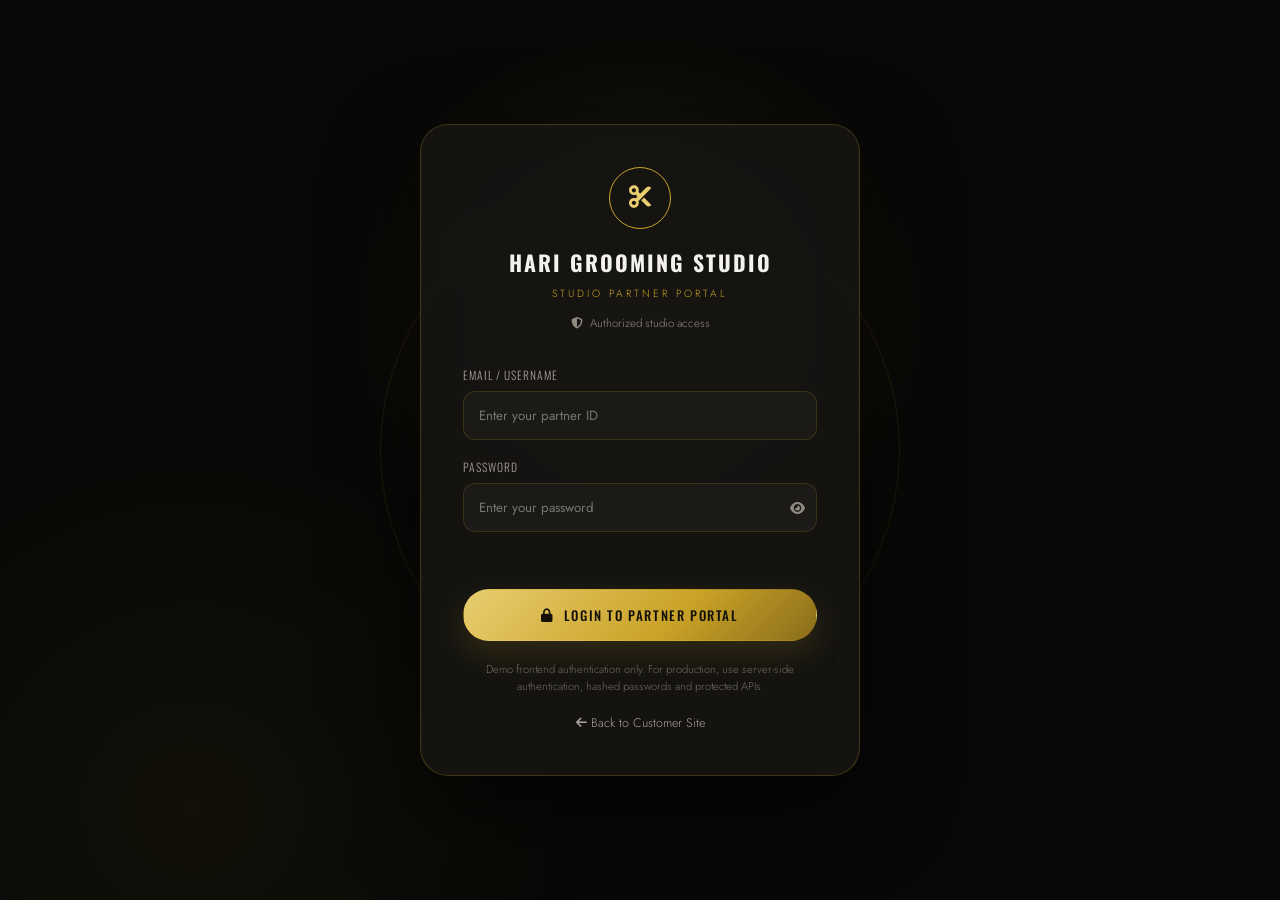
==== partner-login.html @ 454e63a1 "Add files via upload" ====
<!DOCTYPE html>
<html lang="en">
<head>
<meta charset="UTF-8">
<meta name="viewport" content="width=device-width, initial-scale=1.0">
<title>Studio Partner Login | HARI GROOMING STUDIO</title>
<meta name="description" content="HARI GROOMING STUDIO partner portal login.">
<link rel="preconnect" href="https://fonts.googleapis.com">
<link rel="preconnect" href="https://fonts.gstatic.com" crossorigin>
<link href="https://fonts.googleapis.com/css2?family=Bebas+Neue&family=Oswald:wght@400;500;600;700&family=Jost:wght@300;400;500;600&display=swap" rel="stylesheet">
<link rel="stylesheet" href="https://cdnjs.cloudflare.com/ajax/libs/font-awesome/6.5.1/css/all.min.css">
<link rel="stylesheet" href="style.css">
<style>
body{min-height:100svh;display:grid;place-items:center;background:#080807;overflow:hidden}
.login-bg{position:fixed;inset:0;pointer-events:none;background:radial-gradient(circle at 50% 35%,rgba(201,162,39,.13),transparent 34%),radial-gradient(circle at 15% 90%,rgba(201,162,39,.05),transparent 30%)}
.login-orbit{position:absolute;width:520px;height:520px;border:1px solid rgba(201,162,39,.12);border-radius:50%;left:50%;top:50%;transform:translate(-50%,-50%);animation:orbit 18s linear infinite}
.login-orbit:before{content:'';position:absolute;width:7px;height:7px;background:#e9cd6f;border-radius:50%;top:10%;left:16%;box-shadow:0 0 18px #c9a227}
@keyframes orbit{to{transform:translate(-50%,-50%) rotate(360deg)}}
.login-wrap{position:relative;width:min(440px,calc(100% - 32px));z-index:2}
.login-card{background:rgba(22,21,19,.88);border:1px solid rgba(201,162,39,.25);border-radius:28px;padding:42px;box-shadow:0 30px 90px rgba(0,0,0,.65);backdrop-filter:blur(20px);animation:loginIn .75s cubic-bezier(.22,1,.36,1)}
@keyframes loginIn{from{opacity:0;transform:translateY(24px) scale(.97);filter:blur(5px)}to{opacity:1;transform:none;filter:none}}
.login-brand{text-align:center;margin-bottom:32px}.login-mark{width:62px;height:62px;border:1px solid #c9a227;border-radius:50%;display:grid;place-items:center;color:#e9cd6f;font-size:1.4rem;margin:0 auto 16px;animation:markFloat 3s ease-in-out infinite}
@keyframes markFloat{50%{transform:translateY(-5px) rotate(-8deg);box-shadow:0 12px 30px rgba(201,162,39,.18)}}
.login-brand h1{font-family:'Oswald',sans-serif;text-transform:uppercase;letter-spacing:2px;font-size:1.35rem}.login-brand p{color:#c9a227;text-transform:uppercase;letter-spacing:3px;font-size:.65rem;margin-top:5px}
.login-security{display:flex;align-items:center;justify-content:center;gap:7px;color:#8f8b82;font-size:.72rem;margin-top:12px}
.login-form{display:grid;gap:17px}.login-field label{display:block;font-family:'Oswald',sans-serif;text-transform:uppercase;letter-spacing:1px;font-size:.72rem;color:#a8a49b;margin-bottom:7px}
.login-field input{width:100%;background:#1c1a17;border:1px solid rgba(201,162,39,.18);color:#f4f2ec;border-radius:12px;padding:14px 15px;outline:none;transition:.3s}.login-field input:focus{border-color:#c9a227;box-shadow:0 0 0 4px rgba(201,162,39,.07)}
.password-wrap{position:relative}.password-wrap input{padding-right:46px}.password-toggle{position:absolute;right:12px;top:50%;transform:translateY(-50%);color:#8f8b82}
.login-btn{width:100%;margin-top:5px}.login-error{min-height:18px;text-align:center;color:#d3564f;font-size:.78rem}.login-note{margin-top:20px;text-align:center;color:#706c63;font-size:.7rem;line-height:1.5}
.back-site{display:block;text-align:center;margin-top:18px;color:#a8a49b;font-size:.78rem;transition:.3s}.back-site:hover{color:#e9cd6f}
@media(max-width:520px){.login-card{padding:30px 22px}.login-orbit{width:390px;height:390px}}
</style>
</head>
<body>
<div class="login-bg"><div class="login-orbit"></div></div>
<main class="login-wrap">
<section class="login-card">
<div class="login-brand">
<div class="login-mark"><i class="fa-solid fa-scissors"></i></div>
<h1>HARI GROOMING STUDIO</h1><p>Studio Partner Portal</p>
<div class="login-security"><i class="fa-solid fa-shield-halved"></i> Authorized studio access</div>
</div>
<form class="login-form" id="partnerLoginForm">
<div class="login-field"><label for="partnerEmail">Email / Username</label><input id="partnerEmail" type="text" autocomplete="username" placeholder="Enter your partner ID" required></div>
<div class="login-field"><label for="partnerPassword">Password</label><div class="password-wrap"><input id="partnerPassword" type="password" autocomplete="current-password" placeholder="Enter your password" required><button type="button" class="password-toggle" id="togglePassword" aria-label="Show password"><i class="fa-solid fa-eye"></i></button></div></div>
<div class="login-error" id="loginError"></div>
<button class="btn btn-gold login-btn" type="submit"><i class="fa-solid fa-lock"></i> Login to Partner Portal</button>
</form>
<p class="login-note">Demo frontend authentication only. For production, use server-side authentication, hashed passwords and protected APIs.</p>
<a href="index.html" class="back-site"><i class="fa-solid fa-arrow-left"></i> Back to Customer Site</a>
</section>
</main>
<script>
const form=document.getElementById('partnerLoginForm'),email=document.getElementById('partnerEmail'),password=document.getElementById('partnerPassword'),error=document.getElementById('loginError');
document.getElementById('togglePassword').addEventListener('click',()=>{password.type=password.type==='password'?'text':'password'});
form.addEventListener('submit',e=>{e.preventDefault();error.textContent='';const user=email.value.trim(),pass=password.value;
if((user==='partner'||user==='admin@harigroomingstudio.com')&&pass==='HGS@2026'){sessionStorage.setItem('hgs_partner_authenticated','true');window.location.href='index.html#partner'}
else{error.textContent='Invalid partner ID or password.';password.value='';document.querySelector('.login-card').animate([{transform:'translateX(-5px)'},{transform:'translateX(5px)'},{transform:'translateX(0)'}],{duration:260})}});
</script>
</body>
</html>
---- style.css ----
/* =========================================================
   HARI GROOMING STUDIO — style.css
   Premium dark & gold barber shop platform
========================================================= */

:root {
  --bg: #0a0a0a;
  --bg-alt: #111110;
  --surface: #161513;
  --surface-2: #1c1a17;
  --border: rgba(201, 162, 39, 0.16);
  --border-strong: rgba(201, 162, 39, 0.35);

  --gold: #c9a227;
  --gold-light: #e9cd6f;
  --gold-dark: #8a6d1a;
  --gold-soft: rgba(201, 162, 39, 0.1);

  --text: #f4f2ec;
  --text-muted: #a8a49b;
  --text-faint: #706c63;

  --success: #4caf78;
  --danger: #d3564f;

  --font-display: 'Bebas Neue', sans-serif;
  --font-heading: 'Oswald', sans-serif;
  --font-body: 'Jost', sans-serif;

  --radius-sm: 8px;
  --radius-md: 14px;
  --radius-lg: 24px;

  --shadow-gold: 0 12px 32px rgba(201, 162, 39, 0.18);
  --shadow-dark: 0 20px 50px rgba(0, 0, 0, 0.5);

  --ease: cubic-bezier(0.22, 1, 0.36, 1);
}

* { margin: 0; padding: 0; box-sizing: border-box; }
html { scroll-behavior: smooth; scroll-padding-top: 84px; }
body { background: var(--bg); color: var(--text); font-family: var(--font-body); font-weight: 300; line-height: 1.65; overflow-x: hidden; -webkit-font-smoothing: antialiased; }
img { max-width: 100%; display: block; }
a { text-decoration: none; color: inherit; }
ul { list-style: none; }
button { font-family: inherit; cursor: pointer; border: none; background: none; }
input, select, textarea { font-family: inherit; }
::selection { background: var(--gold); color: #100d05; }
:focus-visible { outline: 2px solid var(--gold-light); outline-offset: 3px; }
.hidden { display: none !important; }

.container { width: 100%; max-width: 1240px; margin: 0 auto; padding: 0 24px; }
.section { padding: 110px 0; position: relative; }
.section-alt { background: var(--bg-alt); }

.gold-text { background: linear-gradient(180deg, var(--gold-light), var(--gold) 65%, var(--gold-dark)); -webkit-background-clip: text; background-clip: text; color: transparent; }

.section-head { max-width: 640px; margin-bottom: 56px; }
.section-head.center { margin-left: auto; margin-right: auto; text-align: center; }
.section-eyebrow { display: inline-flex; align-items: center; gap: 10px; font-family: var(--font-heading); text-transform: uppercase; letter-spacing: 3px; font-size: 0.78rem; color: var(--gold-light); margin-bottom: 14px; }
.section-head.center .section-eyebrow { justify-content: center; }
.section-title { font-family: var(--font-heading); font-weight: 600; text-transform: uppercase; font-size: clamp(1.9rem, 3.6vw, 2.9rem); letter-spacing: 1px; line-height: 1.15; margin-bottom: 18px; }
.section-lead { color: var(--text-muted); font-size: 1.02rem; font-weight: 300; }

/* ---------- Buttons ---------- */
.btn { display: inline-flex; align-items: center; justify-content: center; gap: 10px; padding: 15px 30px; border-radius: 999px; font-family: var(--font-heading); text-transform: uppercase; font-size: 0.82rem; letter-spacing: 1.6px; font-weight: 500; transition: transform 0.35s var(--ease), box-shadow 0.35s var(--ease), background 0.35s var(--ease), color 0.35s var(--ease), border-color .35s var(--ease); white-space: nowrap; border: 1px solid transparent; }
.btn-gold { background: linear-gradient(135deg, var(--gold-light), var(--gold) 60%, var(--gold-dark)); color: #14100a; box-shadow: var(--shadow-gold); }
.btn-gold:hover { transform: translateY(-3px); box-shadow: 0 18px 40px rgba(201, 162, 39, 0.32); }
.btn-gold:disabled, .btn-outline:disabled { opacity: 0.4; cursor: not-allowed; transform: none; box-shadow: none; }
.btn-outline { border-color: var(--border-strong); color: var(--text); background: rgba(255,255,255,0.02); }
.btn-outline:hover { border-color: var(--gold); color: var(--gold-light); transform: translateY(-3px); }
.btn-block { width: 100%; }

.btn-shine { position: relative; overflow: hidden; }
.btn-shine::after { content: ''; position: absolute; top: 0; left: -60%; width: 40%; height: 100%; background: linear-gradient(120deg, transparent, rgba(255,255,255,0.55), transparent); transform: skewX(-20deg); animation: shine 3.2s ease-in-out infinite; }
@keyframes shine { 0% { left: -60%; } 45% { left: 130%; } 100% { left: 130%; } }

/* =========================================================
   LOADER
========================================================= */
.loader { position: fixed; inset: 0; background: var(--bg); z-index: 9999; display: flex; flex-direction: column; align-items: center; justify-content: center; gap: 18px; transition: opacity 0.6s ease, visibility 0.6s ease; }
.loader.hide { opacity: 0; visibility: hidden; }
.loader-scissors { font-size: 2.6rem; color: var(--gold); animation: spin-scissors 1.1s ease-in-out infinite; }
@keyframes spin-scissors { 0%, 100% { transform: rotate(0deg) scale(1); } 50% { transform: rotate(-25deg) scale(1.1); } }
.loader-brand { font-family: var(--font-heading); letter-spacing: 3px; font-size: 1.1rem; display: flex; flex-direction: column; align-items: center; }
.loader-brand span { font-size: 0.6rem; letter-spacing: 4px; color: var(--gold-light); margin-top: 4px; }
.loader-bar { width: 160px; height: 2px; background: rgba(255,255,255,0.08); border-radius: 2px; overflow: hidden; }
.loader-bar span { display: block; height: 100%; width: 0%; background: linear-gradient(90deg, var(--gold-dark), var(--gold-light)); animation: loaderFill 1.4s var(--ease) forwards; }
@keyframes loaderFill { to { width: 100%; } }

/* =========================================================
   HEADER / NAV
========================================================= */
.site-header { position: fixed; top: 0; left: 0; right: 0; z-index: 1000; padding: 18px 0; transition: all 0.4s var(--ease); background: transparent; }
.site-header.scrolled { padding: 10px 0; background: rgba(10, 10, 10, 0.88); backdrop-filter: blur(14px); border-bottom: 1px solid var(--border); box-shadow: 0 10px 30px rgba(0,0,0,0.35); }
.nav-wrap { display: flex; align-items: center; justify-content: space-between; gap: 16px; }
.brand { display: flex; align-items: center; gap: 12px; }
.brand-mark { width: 42px; height: 42px; border-radius: 50%; border: 1.5px solid var(--gold); display: flex; align-items: center; justify-content: center; color: var(--gold-light); font-size: 1rem; transition: transform .4s var(--ease); flex-shrink: 0; }
.brand:hover .brand-mark { transform: rotate(-20deg); }
.brand-text { font-family: var(--font-heading); font-weight: 600; letter-spacing: 2px; font-size: 1.15rem; display: flex; flex-direction: column; line-height: 1.1; }
.brand-text span { font-family: var(--font-body); font-weight: 400; letter-spacing: 3px; font-size: 0.56rem; color: var(--gold-light); text-transform: uppercase; margin-top: 2px; }

.main-nav { display: flex; align-items: center; gap: 28px; }
.main-nav ul { display: flex; align-items: center; gap: 22px; }
.nav-link { position: relative; font-family: var(--font-heading); text-transform: uppercase; font-size: 0.78rem; letter-spacing: 1.2px; color: var(--text-muted); padding: 6px 0; transition: color .3s ease; }
.nav-link::after { content: ''; position: absolute; left: 0; bottom: -2px; width: 0; height: 2px; background: var(--gold); transition: width .35s var(--ease); }
.nav-link:hover, .nav-link.active-link { color: var(--text); }
.nav-link:hover::after, .nav-link.active-link::after { width: 100%; }
.nav-cta { padding: 11px 22px; font-size: 0.74rem; }

.mode-switch { display: flex; gap: 6px; background: var(--surface); border: 1px solid var(--border); border-radius: 999px; padding: 4px; flex-shrink: 0; }
.mode-pill { display: flex; align-items: center; gap: 7px; padding: 8px 16px; border-radius: 999px; font-family: var(--font-heading); font-size: 0.72rem; letter-spacing: 1px; text-transform: uppercase; color: var(--text-muted); transition: all 0.3s var(--ease); }
.mode-pill.active { background: linear-gradient(135deg, var(--gold-light), var(--gold-dark)); color: #14100a; }
.mode-pill:not(.active):hover { color: var(--gold-light); }

.hamburger { display: none; flex-direction: column; gap: 5px; width: 34px; height: 26px; z-index: 1200; flex-shrink: 0; }
.hamburger span { display: block; height: 2px; width: 100%; background: var(--gold-light); border-radius: 2px; transition: transform .35s var(--ease), opacity .3s ease; }
.hamburger.open span:nth-child(1) { transform: translateY(7px) rotate(45deg); }
.hamburger.open span:nth-child(2) { opacity: 0; }
.hamburger.open span:nth-child(3) { transform: translateY(-7px) rotate(-45deg); }

/* =========================================================
   HERO
========================================================= */
.hero { position: relative; min-height: 100svh; display: flex; align-items: center; overflow: hidden; }
.hero-bg { position: absolute; inset: 0; z-index: 0; }
.hero-bg img { width: 100%; height: 100%; object-fit: cover; filter: saturate(0.9) contrast(1.05); animation: heroZoom 18s ease-in-out infinite alternate; }
@keyframes heroZoom { from { transform: scale(1.02); } to { transform: scale(1.12); } }
.hero-overlay { position: absolute; inset: 0; background: linear-gradient(180deg, rgba(8,7,5,0.75) 0%, rgba(8,7,5,0.72) 40%, rgba(8,7,5,0.95) 100%), linear-gradient(100deg, rgba(8,7,5,0.9) 10%, rgba(8,7,5,0.35) 55%, rgba(8,7,5,0.75) 100%); }
.hero-glow { position: absolute; top: 10%; right: -10%; width: 50%; height: 60%; background: radial-gradient(circle, rgba(201,162,39,0.16), transparent 70%); pointer-events: none; z-index: 1; }
.hero-particles { position: absolute; inset: 0; z-index: 1; pointer-events: none; overflow: hidden; }
.hero-particle { position: absolute; bottom: -10px; width: 4px; height: 4px; border-radius: 50%; background: var(--gold-light); opacity: 0.55; animation: floatUp linear infinite; }
@keyframes floatUp { to { transform: translateY(-110vh) translateX(var(--drift, 20px)); opacity: 0; } }

.hero-content { position: relative; z-index: 2; max-width: 760px; }
.eyebrow { display: flex; align-items: center; gap: 12px; color: var(--gold-light); font-family: var(--font-heading); letter-spacing: 3px; text-transform: uppercase; font-size: 0.8rem; margin-bottom: 18px; }
.eyebrow-line { width: 40px; height: 1px; background: var(--gold); }
.hero-title { font-family: var(--font-display); font-size: clamp(2.6rem, 7.5vw, 5.2rem); letter-spacing: 3px; line-height: 1; margin-bottom: 20px; }
.hero-tagline { font-family: var(--font-heading); font-size: clamp(1.3rem, 2.6vw, 1.9rem); text-transform: uppercase; letter-spacing: 1px; color: var(--text); margin-bottom: 20px; font-weight: 500; }
.hero-tagline span { color: var(--gold-light); }
.hero-desc { color: var(--text-muted); font-size: 1.05rem; max-width: 540px; margin-bottom: 38px; }
.hero-actions { display: flex; gap: 18px; flex-wrap: wrap; margin-bottom: 60px; }
.hero-stats { display: flex; gap: 44px; flex-wrap: wrap; border-top: 1px solid var(--border); padding-top: 30px; }
.stat { display: flex; flex-direction: column; }
.stat-num, .stat-plus { font-family: var(--font-display); font-size: 2.1rem; color: var(--gold-light); display: inline-block; }
.stat-plus { font-size: 1.4rem; }
.stat-label { font-size: 0.78rem; color: var(--text-muted); text-transform: uppercase; letter-spacing: 1px; margin-top: 4px; }

.scroll-cue { position: absolute; bottom: 28px; left: 50%; transform: translateX(-50%); z-index: 2; display: flex; flex-direction: column; align-items: center; gap: 8px; font-size: 0.7rem; letter-spacing: 2px; text-transform: uppercase; color: var(--text-muted); }
.scroll-cue span { width: 1px; height: 34px; background: linear-gradient(var(--gold), transparent); position: relative; overflow: hidden; }
.scroll-cue span::after { content: ''; position: absolute; top: -100%; left: 0; width: 100%; height: 100%; background: var(--gold-light); animation: scrollLine 1.8s ease-in-out infinite; }
@keyframes scrollLine { 0% { top: -100%; } 60% { top: 100%; } 100% { top: 100%; } }

/* Reveal animations */
.reveal-up { opacity: 0; transform: translateY(26px); animation: revealUp 0.9s var(--ease) forwards; }
.hero-content .eyebrow.reveal-up { animation-delay: 0.1s; }
.hero-content .hero-title.reveal-up { animation-delay: 0.22s; }
.hero-content .hero-tagline.reveal-up { animation-delay: 0.34s; }
.hero-content .hero-desc.reveal-up { animation-delay: 0.46s; }
.hero-content .hero-actions.reveal-up { animation-delay: 0.58s; }
.hero-content .hero-stats.reveal-up { animation-delay: 0.7s; }
@keyframes revealUp { to { opacity: 1; transform: translateY(0); } }
.reveal { opacity: 0; transform: translateY(34px); transition: opacity 0.8s var(--ease), transform 0.8s var(--ease); }
.reveal.in-view { opacity: 1; transform: translateY(0); }

/* =========================================================
   ABOUT
========================================================= */
.about-grid { display: grid; grid-template-columns: 0.85fr 1.15fr; gap: 70px; align-items: center; }
.about-media { position: relative; }
.about-media img { border-radius: var(--radius-lg); width: 100%; aspect-ratio: 4/5; object-fit: cover; box-shadow: var(--shadow-dark); border: 1px solid var(--border); transition: transform 0.6s var(--ease); }
.about-media:hover img { transform: scale(1.02); }
.about-badge { position: absolute; bottom: -24px; right: -20px; background: linear-gradient(135deg, var(--gold-light), var(--gold-dark)); color: #14100a; border-radius: var(--radius-md); padding: 18px 22px; text-align: center; box-shadow: var(--shadow-gold); }
.about-badge-num { display: block; font-family: var(--font-display); font-size: 2rem; line-height: 1; }
.about-badge-text { font-family: var(--font-heading); font-size: 0.68rem; text-transform: uppercase; letter-spacing: 1px; }
.about-content p { color: var(--text-muted); margin-bottom: 16px; }
.about-content .section-lead { color: var(--text); font-weight: 400; }
.about-features { display: grid; grid-template-columns: 1fr 1fr; gap: 22px; margin: 34px 0 36px; }
.feature { display: flex; gap: 14px; align-items: flex-start; }
.feature i { color: var(--gold-light); font-size: 1.2rem; margin-top: 3px; }
.feature h4 { font-family: var(--font-heading); font-size: 0.98rem; text-transform: uppercase; letter-spacing: 0.5px; margin-bottom: 4px; }
.feature p { font-size: 0.88rem; color: var(--text-muted); margin: 0; }

/* =========================================================
   SERVICES
========================================================= */
.services-grid { display: grid; grid-template-columns: repeat(4, 1fr); gap: 26px; }
.service-card { background: var(--surface); border: 1px solid var(--border); border-radius: var(--radius-md); padding: 32px 26px; position: relative; overflow: hidden; transition: transform 0.4s var(--ease), border-color 0.4s var(--ease), box-shadow 0.4s var(--ease); }
.service-card::before { content: ''; position: absolute; top: 0; left: 0; right: 0; height: 3px; background: linear-gradient(90deg, var(--gold-dark), var(--gold-light)); transform: scaleX(0); transform-origin: left; transition: transform 0.45s var(--ease); }
.service-card:hover { transform: translateY(-8px); border-color: var(--border-strong); box-shadow: var(--shadow-dark); }
.service-card:hover::before { transform: scaleX(1); }
.service-icon { width: 56px; height: 56px; border-radius: 50%; background: var(--gold-soft); border: 1px solid var(--border-strong); display: flex; align-items: center; justify-content: center; color: var(--gold-light); font-size: 1.3rem; margin-bottom: 20px; transition: transform .4s var(--ease); }
.service-card:hover .service-icon { transform: rotate(-12deg) scale(1.06); }
.service-card h3 { font-family: var(--font-heading); text-transform: uppercase; font-size: 1.08rem; letter-spacing: 0.5px; margin-bottom: 10px; }
.service-card p.service-desc { color: var(--text-muted); font-size: 0.9rem; margin-bottom: 22px; min-height: 62px; }
.service-meta { display: flex; justify-content: space-between; align-items: center; border-top: 1px dashed var(--border); padding-top: 16px; margin-bottom: 20px; }
.service-price { font-family: var(--font-display); font-size: 1.5rem; color: var(--gold-light); letter-spacing: 0.5px; }
.service-duration { font-size: 0.78rem; color: var(--text-muted); display: flex; align-items: center; gap: 6px; }
.service-book-btn { width: 100%; padding: 12px; border-radius: 999px; border: 1px solid var(--border-strong); color: var(--text); font-family: var(--font-heading); text-transform: uppercase; font-size: 0.75rem; letter-spacing: 1.4px; text-align: center; display: block; transition: all 0.35s var(--ease); }
.service-book-btn:hover { background: var(--gold); color: #14100a; border-color: var(--gold); }

/* =========================================================
   BARBERS
========================================================= */
.barbers-grid { display: grid; grid-template-columns: repeat(4, 1fr); gap: 26px; }
.barber-card { background: var(--surface); border: 1px solid var(--border); border-radius: var(--radius-md); overflow: hidden; text-align: center; transition: transform 0.4s var(--ease), box-shadow 0.4s var(--ease), border-color .4s var(--ease); }
.barber-card:hover { transform: translateY(-8px); box-shadow: var(--shadow-dark); border-color: var(--border-strong); }
.barber-photo { position: relative; overflow: hidden; aspect-ratio: 3/3.4; }
.barber-photo img { width: 100%; height: 100%; object-fit: cover; transition: transform 0.6s var(--ease), filter .6s ease; filter: grayscale(35%); }
.barber-card:hover .barber-photo img { transform: scale(1.08); filter: grayscale(0%); }
.barber-social { position: absolute; bottom: 0; left: 0; right: 0; display: flex; justify-content: center; gap: 10px; padding: 14px 0; background: linear-gradient(180deg, transparent, rgba(0,0,0,0.85)); transform: translateY(100%); transition: transform 0.4s var(--ease); }
.barber-card:hover .barber-social { transform: translateY(0); }
.barber-social a { width: 32px; height: 32px; border-radius: 50%; background: rgba(255,255,255,0.1); color: var(--gold-light); display: flex; align-items: center; justify-content: center; font-size: 0.85rem; transition: background .3s ease; }
.barber-social a:hover { background: var(--gold); color: #14100a; }
.barber-info { padding: 22px 18px 26px; }
.barber-info h3 { font-family: var(--font-heading); text-transform: uppercase; font-size: 1.08rem; letter-spacing: 0.5px; margin-bottom: 6px; }
.barber-role { color: var(--gold-light); font-size: 0.8rem; text-transform: uppercase; letter-spacing: 1px; margin-bottom: 10px; }
.barber-exp { font-size: 0.85rem; color: var(--text-muted); margin-bottom: 4px; }
.barber-spec { font-size: 0.85rem; color: var(--text-muted); }
.barber-rating { color: var(--gold-light); font-size: 0.85rem; letter-spacing: 2px; margin-top: 6px; }

/* =========================================================
   GALLERY
========================================================= */
.gallery-grid { display: grid; grid-template-columns: repeat(4, 1fr); grid-auto-rows: 190px; gap: 18px; }
.gallery-item { position: relative; overflow: hidden; border-radius: var(--radius-md); cursor: pointer; border: 1px solid var(--border); }
.gallery-item.tall { grid-row: span 2; }
.gallery-item.wide { grid-column: span 2; }
.gallery-item img { width: 100%; height: 100%; object-fit: cover; transition: transform 0.6s var(--ease); }
.gallery-item:hover img { transform: scale(1.12); }
.gallery-overlay { position: absolute; inset: 0; background: linear-gradient(180deg, rgba(10,9,7,0.05) 40%, rgba(10,9,7,0.92) 100%); display: flex; flex-direction: column; justify-content: flex-end; padding: 16px; opacity: 0; transition: opacity 0.4s ease; }
.gallery-item:hover .gallery-overlay { opacity: 1; }
.gallery-overlay h4 { font-family: var(--font-heading); text-transform: uppercase; font-size: 0.92rem; letter-spacing: 0.5px; color: var(--text); }
.gallery-overlay span { font-size: 0.75rem; color: var(--gold-light); }
.gallery-zoom { position: absolute; top: 14px; right: 14px; width: 34px; height: 34px; border-radius: 50%; background: rgba(0,0,0,0.5); color: var(--gold-light); display: flex; align-items: center; justify-content: center; opacity: 0; transform: scale(0.8); transition: all 0.3s ease; }
.gallery-item:hover .gallery-zoom { opacity: 1; transform: scale(1); }

.lightbox { position: fixed; inset: 0; background: rgba(6,5,4,0.95); z-index: 2000; display: none; align-items: center; justify-content: center; padding: 40px; }
.lightbox.active { display: flex; }
.lightbox img { max-width: 88vw; max-height: 78vh; border-radius: var(--radius-sm); box-shadow: var(--shadow-dark); border: 1px solid var(--border-strong); }
.lightbox-caption { position: absolute; bottom: 34px; left: 50%; transform: translateX(-50%); color: var(--text-muted); font-size: 0.85rem; letter-spacing: 0.5px; }
.lightbox-close, .lightbox-nav { position: absolute; color: var(--text); background: rgba(255,255,255,0.06); border: 1px solid var(--border); width: 46px; height: 46px; border-radius: 50%; display: flex; align-items: center; justify-content: center; transition: all 0.3s ease; }
.lightbox-close:hover, .lightbox-nav:hover { background: var(--gold); color: #14100a; border-color: var(--gold); }
.lightbox-close { top: 26px; right: 26px; }
.lightbox-prev { left: 26px; top: 50%; transform: translateY(-50%); }
.lightbox-next { right: 26px; top: 50%; transform: translateY(-50%); }

/* =========================================================
   BOOKING WIZARD
========================================================= */
.wizard-steps { display: flex; align-items: center; justify-content: center; margin-bottom: 50px; flex-wrap: wrap; gap: 4px; }
.wizard-step { display: flex; flex-direction: column; align-items: center; gap: 8px; }
.wizard-dot { width: 38px; height: 38px; border-radius: 50%; background: var(--surface); border: 1.5px solid var(--border-strong); display: flex; align-items: center; justify-content: center; font-family: var(--font-heading); font-size: 0.9rem; color: var(--text-muted); transition: all 0.4s var(--ease); }
.wizard-step.active .wizard-dot { background: linear-gradient(135deg, var(--gold-light), var(--gold-dark)); color: #14100a; border-color: var(--gold); box-shadow: var(--shadow-gold); }
.wizard-step.done .wizard-dot { background: var(--gold-soft); border-color: var(--gold); color: var(--gold-light); }
.wizard-step.done .wizard-dot::before { content: '\2713'; }
.wizard-label { font-size: 0.68rem; text-transform: uppercase; letter-spacing: 1px; color: var(--text-faint); }
.wizard-step.active .wizard-label { color: var(--gold-light); }
.wizard-line { width: 34px; height: 1px; background: var(--border-strong); margin: 0 2px 22px; }

.wizard-panel-wrap { background: var(--surface); border: 1px solid var(--border); border-radius: var(--radius-lg); padding: 40px; min-height: 260px; box-shadow: var(--shadow-dark); position: relative; overflow: hidden; }
.wizard-panel { display: none; animation: panelIn 0.5s var(--ease); }
.wizard-panel.active { display: block; }
@keyframes panelIn { from { opacity: 0; transform: translateX(24px); } to { opacity: 1; transform: translateX(0); } }
.wizard-panel-title { font-family: var(--font-heading); text-transform: uppercase; letter-spacing: 1px; font-size: 1.2rem; margin-bottom: 26px; }

.picker-grid { display: grid; grid-template-columns: repeat(4, 1fr); gap: 18px; }
.barber-picker-grid { grid-template-columns: repeat(4, 1fr); }

.pick-card { background: var(--surface-2); border: 1.5px solid var(--border); border-radius: var(--radius-md); padding: 20px; text-align: center; cursor: pointer; transition: all 0.35s var(--ease); position: relative; }
.pick-card:hover { border-color: var(--border-strong); transform: translateY(-4px); }
.pick-card.selected { border-color: var(--gold); box-shadow: 0 0 0 3px rgba(201,162,39,0.18), var(--shadow-gold); background: linear-gradient(180deg, rgba(201,162,39,0.08), var(--surface-2)); }
.pick-check { position: absolute; top: 10px; right: 10px; width: 24px; height: 24px; border-radius: 50%; background: var(--gold); color: #14100a; display: flex; align-items: center; justify-content: center; font-size: 0.7rem; opacity: 0; transform: scale(0.5); transition: all 0.3s var(--ease); }
.pick-card.selected .pick-check { opacity: 1; transform: scale(1); }
.pick-icon { width: 46px; height: 46px; border-radius: 50%; background: var(--gold-soft); border: 1px solid var(--border-strong); display: flex; align-items: center; justify-content: center; color: var(--gold-light); font-size: 1.1rem; margin: 0 auto 14px; }
.pick-card h4 { font-family: var(--font-heading); text-transform: uppercase; font-size: 0.92rem; letter-spacing: 0.3px; margin-bottom: 8px; }
.pick-card p { font-size: 0.78rem; color: var(--text-muted); margin-bottom: 4px; }
.pick-price { font-family: var(--font-display); font-size: 1.3rem; color: var(--gold-light); margin-top: 6px; }
.pick-card img.pick-avatar { width: 68px; height: 68px; border-radius: 50%; object-fit: cover; margin: 0 auto 12px; border: 2px solid var(--border-strong); }
.pick-card.selected img.pick-avatar { border-color: var(--gold); }

.date-strip { display: flex; gap: 12px; overflow-x: auto; padding-bottom: 10px; scrollbar-width: thin; }
.date-chip { flex: 0 0 76px; background: var(--surface-2); border: 1.5px solid var(--border); border-radius: var(--radius-md); padding: 16px 8px; text-align: center; cursor: pointer; transition: all 0.3s var(--ease); }
.date-chip:hover { border-color: var(--border-strong); }
.date-chip.selected { border-color: var(--gold); background: linear-gradient(180deg, rgba(201,162,39,0.14), var(--surface-2)); box-shadow: var(--shadow-gold); }
.date-chip .dow { font-size: 0.68rem; text-transform: uppercase; letter-spacing: 1px; color: var(--text-muted); margin-bottom: 6px; display: block; }
.date-chip .dom { font-family: var(--font-display); font-size: 1.6rem; color: var(--text); }
.date-chip.selected .dom { color: var(--gold-light); }
.date-chip .mon { font-size: 0.65rem; color: var(--text-faint); text-transform: uppercase; display: block; margin-top: 4px; }

.slot-legend { display: flex; gap: 22px; margin-bottom: 24px; flex-wrap: wrap; }
.slot-legend span { display: flex; align-items: center; gap: 8px; font-size: 0.78rem; color: var(--text-muted); }
.dot { width: 10px; height: 10px; border-radius: 50%; display: inline-block; }
.dot-available { background: var(--surface-2); border: 1.5px solid var(--border-strong); }
.dot-selected { background: var(--gold); }
.dot-booked { background: var(--text-faint); }

.slot-group-title { font-size: 0.75rem; text-transform: uppercase; letter-spacing: 1.5px; color: var(--gold-light); margin: 18px 0 12px; }
.slot-grid { display: grid; grid-template-columns: repeat(4, 1fr); gap: 12px; }
.slot { padding: 13px 8px; text-align: center; border-radius: var(--radius-sm); border: 1.5px solid var(--border); background: var(--surface-2); font-size: 0.85rem; color: var(--text-muted); transition: all 0.3s var(--ease); cursor: pointer; }
.slot:hover:not(.booked) { border-color: var(--border-strong); color: var(--text); }
.slot.selected { background: linear-gradient(135deg, var(--gold-light), var(--gold-dark)); color: #14100a; border-color: var(--gold); font-weight: 500; box-shadow: var(--shadow-gold); animation: slotPop 0.35s var(--ease); }
@keyframes slotPop { 0% { transform: scale(0.9); } 60% { transform: scale(1.05); } 100% { transform: scale(1); } }
.slot.booked { background: transparent; border-style: dashed; color: var(--text-faint); cursor: not-allowed; text-decoration: line-through; opacity: 0.6; }

.details-form .form-group { margin-bottom: 20px; }

.summary-card { background: var(--surface-2); border: 1px solid var(--border); border-radius: var(--radius-md); padding: 24px; margin-bottom: 24px; }
.summary-row { display: flex; justify-content: space-between; padding: 10px 0; border-bottom: 1px dashed var(--border); font-size: 0.92rem; }
.summary-row:last-child { border-bottom: none; }
.summary-row span { color: var(--text-muted); }
.summary-row strong { color: var(--text); font-weight: 500; }
.summary-row.total strong { color: var(--gold-light); font-family: var(--font-display); font-size: 1.3rem; }

.wizard-nav { display: flex; justify-content: space-between; gap: 16px; margin-top: 28px; }
.demo-note { text-align: center; color: var(--text-faint); font-size: 0.8rem; margin-top: 22px; display: flex; align-items: center; justify-content: center; gap: 8px; }

.form-group { margin-bottom: 20px; position: relative; }
.form-group label { display: block; font-size: 0.8rem; text-transform: uppercase; letter-spacing: 1px; color: var(--text-muted); margin-bottom: 8px; font-family: var(--font-heading); }
.form-group label span { color: var(--gold-light); }
.form-group input, .form-group select, .form-group textarea { width: 100%; background: var(--surface-2); border: 1px solid var(--border); border-radius: var(--radius-sm); padding: 13px 16px; color: var(--text); font-size: 0.95rem; transition: border-color 0.3s ease, box-shadow 0.3s ease; }
.form-group input::placeholder, .form-group textarea::placeholder { color: var(--text-faint); }
.form-group input:focus, .form-group select:focus, .form-group textarea:focus { border-color: var(--gold); box-shadow: 0 0 0 3px rgba(201,162,39,0.14); outline: none; }
.form-group input.invalid, .form-group textarea.invalid { border-color: var(--danger); box-shadow: 0 0 0 3px rgba(211,86,79,0.14); }
.error-msg { display: block; color: #e07b73; font-size: 0.76rem; margin-top: 6px; min-height: 14px; }

/* =========================================================
   BOOKING SUCCESS ANIMATION
========================================================= */
.success-overlay { position: fixed; inset: 0; background: rgba(6,5,4,0.97); z-index: 3000; display: none; align-items: center; justify-content: center; flex-direction: column; text-align: center; padding: 20px; }
.success-overlay.active { display: flex; }
.success-stage { position: relative; width: 120px; height: 120px; display: flex; align-items: center; justify-content: center; }
.success-scissors { font-size: 3.2rem; color: var(--gold); transform-origin: center; animation: scissorSnip 0.55s ease-in-out 4; }
@keyframes scissorSnip { 0%, 100% { transform: rotate(0deg); } 50% { transform: rotate(-32deg); } }
.success-snip { position: absolute; inset: 0; pointer-events: none; }
.success-snip::before, .success-snip::after { content: ''; position: absolute; top: 50%; left: 50%; width: 4px; height: 4px; border-radius: 50%; background: var(--gold-light); opacity: 0; }
.success-overlay.active .success-snip::before, .success-overlay.active .success-snip::after { animation: particleBurst 1.6s ease-out 0.4s infinite; }
.success-snip::after { animation-delay: 0.7s !important; }
@keyframes particleBurst { 0% { opacity: 0; transform: translate(-50%,-50%) scale(0); } 15% { opacity: 1; } 100% { opacity: 0; transform: translate(calc(-50% + 60px), calc(-50% - 60px)) scale(3); } }
.success-check { width: 84px; height: 84px; border-radius: 50%; background: linear-gradient(135deg, var(--gold-light), var(--gold-dark)); color: #14100a; font-size: 2rem; display: flex; align-items: center; justify-content: center; margin-top: 20px; opacity: 0; transform: scale(0.4); transition: all 0.5s var(--ease); }
.success-check.show { opacity: 1; transform: scale(1); }
.success-result { opacity: 0; transform: translateY(20px); transition: all 0.6s var(--ease); max-width: 420px; margin-top: 22px; }
.success-result.show { opacity: 1; transform: translateY(0); }
.success-result h3 { font-family: var(--font-heading); text-transform: uppercase; letter-spacing: 1px; font-size: 1.5rem; margin-bottom: 10px; }
.success-id { color: var(--gold-light); font-family: var(--font-display); font-size: 1.2rem; letter-spacing: 1px; margin-bottom: 18px; }
.success-details { background: var(--surface); border: 1px solid var(--border); border-radius: var(--radius-md); padding: 18px; text-align: left; margin-bottom: 22px; font-size: 0.88rem; }
.success-details div { display: flex; justify-content: space-between; padding: 6px 0; border-bottom: 1px dashed var(--border); color: var(--text-muted); }
.success-details div:last-child { border-bottom: none; }
.success-details div strong { color: var(--text); font-weight: 500; }
.success-actions { display: flex; gap: 14px; justify-content: center; flex-wrap: wrap; }

/* =========================================================
   MY BOOKINGS
========================================================= */
.bookings-tabs { display: flex; justify-content: center; gap: 12px; margin-bottom: 34px; }
.bookings-tab { padding: 11px 26px; border-radius: 999px; border: 1px solid var(--border-strong); font-family: var(--font-heading); text-transform: uppercase; font-size: 0.78rem; letter-spacing: 1px; color: var(--text-muted); transition: all 0.3s ease; }
.bookings-tab.active { background: linear-gradient(135deg, var(--gold-light), var(--gold-dark)); color: #14100a; border-color: var(--gold); }

.bookings-list { display: grid; grid-template-columns: repeat(2, 1fr); gap: 20px; }
.booking-card { background: var(--surface); border: 1px solid var(--border); border-radius: var(--radius-md); padding: 24px; transition: all 0.4s var(--ease); }
.booking-card:hover { border-color: var(--border-strong); transform: translateY(-4px); }
.booking-card-top { display: flex; justify-content: space-between; align-items: flex-start; margin-bottom: 14px; }
.booking-card h4 { font-family: var(--font-heading); text-transform: uppercase; font-size: 1.05rem; letter-spacing: 0.5px; }
.booking-id-tag { font-size: 0.72rem; color: var(--text-faint); margin-top: 4px; }
.status-badge { padding: 5px 12px; border-radius: 999px; font-size: 0.68rem; text-transform: uppercase; letter-spacing: 0.8px; font-family: var(--font-heading); white-space: nowrap; }
.status-confirmed { background: rgba(201,162,39,0.16); color: var(--gold-light); border: 1px solid var(--border-strong); }
.status-completed { background: rgba(76,175,120,0.15); color: var(--success); border: 1px solid rgba(76,175,120,0.35); }
.status-cancelled { background: rgba(211,86,79,0.15); color: var(--danger); border: 1px solid rgba(211,86,79,0.35); }
.booking-card-body p { font-size: 0.88rem; color: var(--text-muted); margin-bottom: 6px; display: flex; justify-content: space-between; }
.booking-card-body p strong { color: var(--text); font-weight: 500; }
.booking-cancel-btn { margin-top: 14px; width: 100%; padding: 10px; border-radius: 999px; border: 1px solid rgba(211,86,79,0.4); color: var(--danger); font-family: var(--font-heading); font-size: 0.72rem; text-transform: uppercase; letter-spacing: 1px; transition: all 0.3s ease; }
.booking-cancel-btn:hover { background: var(--danger); color: #fff; }
.bookings-empty { text-align: center; padding: 50px 20px; color: var(--text-faint); grid-column: 1 / -1; }
.bookings-empty i { font-size: 2rem; color: var(--border-strong); margin-bottom: 14px; display: block; }

/* =========================================================
   TESTIMONIALS
========================================================= */
.testimonials-track-wrap { overflow: hidden; }
.testimonials-track { display: flex; gap: 24px; transition: transform 0.6s var(--ease); }
.testimonial-card { flex: 0 0 calc(33.333% - 16px); background: var(--surface); border: 1px solid var(--border); border-radius: var(--radius-md); padding: 30px; }
.testimonial-stars { color: var(--gold-light); margin-bottom: 16px; font-size: 0.9rem; letter-spacing: 3px; }
.testimonial-text { color: var(--text-muted); font-size: 0.96rem; margin-bottom: 24px; min-height: 96px; }
.testimonial-author { display: flex; align-items: center; gap: 14px; }
.testimonial-author img { width: 46px; height: 46px; border-radius: 50%; object-fit: cover; border: 1.5px solid var(--gold); }
.testimonial-author h5 { font-family: var(--font-heading); font-size: 0.92rem; text-transform: uppercase; letter-spacing: 0.5px; }
.testimonial-author span { font-size: 0.76rem; color: var(--text-faint); }
.testimonial-dots { display: flex; justify-content: center; gap: 10px; margin-top: 36px; }
.testimonial-dots button { width: 9px; height: 9px; border-radius: 50%; background: var(--border-strong); transition: all 0.3s ease; }
.testimonial-dots button.active { background: var(--gold); width: 26px; border-radius: 6px; }

/* =========================================================
   CONTACT
========================================================= */
.contact-grid { display: grid; grid-template-columns: 0.85fr 1.15fr; gap: 30px; }
.contact-cards { display: flex; flex-direction: column; gap: 16px; }
.contact-card { display: flex; gap: 16px; align-items: flex-start; background: var(--surface); border: 1px solid var(--border); border-radius: var(--radius-md); padding: 20px 22px; transition: border-color 0.3s ease, transform 0.3s ease; }
.contact-card:hover { border-color: var(--border-strong); transform: translateX(4px); }
.contact-card i { font-size: 1.2rem; color: var(--gold-light); width: 40px; height: 40px; border-radius: 50%; background: var(--gold-soft); display: flex; align-items: center; justify-content: center; flex-shrink: 0; }
.contact-card h4 { font-family: var(--font-heading); text-transform: uppercase; font-size: 0.9rem; letter-spacing: 0.5px; margin-bottom: 4px; }
.contact-card p { font-size: 0.9rem; color: var(--text-muted); }
.contact-card a:hover { color: var(--gold-light); }
.contact-map { border-radius: var(--radius-lg); overflow: hidden; border: 1px solid var(--border); min-height: 380px; }
.contact-map iframe { width: 100%; height: 100%; min-height: 380px; border: 0; filter: grayscale(0.3) invert(0.92) contrast(0.9); }

/* =========================================================
   FOOTER
========================================================= */
.site-footer { background: #070605; border-top: 1px solid var(--border); padding-top: 70px; }
.footer-grid { display: grid; grid-template-columns: 1.4fr 1fr 1fr 1.2fr; gap: 40px; padding-bottom: 50px; }
.footer-brand p { color: var(--text-muted); font-size: 0.9rem; margin: 18px 0 22px; max-width: 280px; }
.footer-social { display: flex; gap: 12px; }
.footer-social a { width: 38px; height: 38px; border-radius: 50%; border: 1px solid var(--border); display: flex; align-items: center; justify-content: center; color: var(--text-muted); transition: all 0.3s ease; }
.footer-social a:hover { background: var(--gold); color: #14100a; border-color: var(--gold); transform: translateY(-3px); }
.footer-col h4 { font-family: var(--font-heading); text-transform: uppercase; letter-spacing: 1px; font-size: 0.95rem; margin-bottom: 20px; color: var(--text); }
.footer-col ul li { margin-bottom: 12px; }
.footer-col ul li a { color: var(--text-muted); font-size: 0.9rem; transition: color 0.3s ease, padding-left 0.3s ease; }
.footer-col ul li a:hover { color: var(--gold-light); padding-left: 4px; }
.footer-contact li { display: flex; align-items: flex-start; gap: 10px; color: var(--text-muted); font-size: 0.88rem; }
.footer-contact li i { color: var(--gold-light); margin-top: 3px; }
.footer-bottom { border-top: 1px solid var(--border); padding: 22px 24px; display: flex; justify-content: space-between; flex-wrap: wrap; gap: 10px; max-width: 1240px; margin: 0 auto; font-size: 0.82rem; color: var(--text-faint); }

.back-to-top { position: fixed; bottom: 26px; right: 26px; width: 48px; height: 48px; border-radius: 50%; background: var(--gold); color: #14100a; display: flex; align-items: center; justify-content: center; box-shadow: var(--shadow-gold); opacity: 0; visibility: hidden; transform: translateY(10px); transition: all 0.35s var(--ease); z-index: 900; }
.back-to-top.show { opacity: 1; visibility: visible; transform: translateY(0); }
.back-to-top:hover { transform: translateY(-4px); }

/* =========================================================
   PARTNER DASHBOARD
========================================================= */
#partnerApp { min-height: 100vh; background: var(--bg); }
.partner-header { display: flex; align-items: center; justify-content: space-between; padding: 16px 28px; border-bottom: 1px solid var(--border); background: var(--bg-alt); flex-wrap: wrap; gap: 14px; }
.partner-header-left { display: flex; align-items: center; gap: 12px; }
.partner-header-right { display: flex; align-items: center; gap: 16px; flex-wrap: wrap; }
.partner-demo-badge { font-size: 0.75rem; color: var(--text-muted); display: flex; align-items: center; gap: 6px; background: var(--surface); border: 1px solid var(--border); padding: 7px 14px; border-radius: 999px; }

.partner-shell { display: grid; grid-template-columns: 240px 1fr; min-height: calc(100vh - 73px); }
.partner-sidebar { border-right: 1px solid var(--border); padding: 24px 14px; display: flex; flex-direction: column; gap: 6px; background: var(--bg-alt); }
.partner-tab { display: flex; align-items: center; gap: 12px; padding: 13px 16px; border-radius: var(--radius-sm); color: var(--text-muted); font-family: var(--font-heading); font-size: 0.85rem; letter-spacing: 0.5px; text-align: left; transition: all 0.3s ease; }
.partner-tab i { width: 18px; color: var(--gold-light); }
.partner-tab:hover { background: var(--surface); color: var(--text); }
.partner-tab.active { background: linear-gradient(135deg, rgba(201,162,39,0.18), rgba(201,162,39,0.06)); color: var(--gold-light); border: 1px solid var(--border-strong); }

.partner-main { padding: 34px 36px; overflow-x: hidden; }
.partner-view { display: none; animation: panelIn 0.45s var(--ease); }
.partner-view.active { display: block; }
.partner-view-title { font-family: var(--font-heading); text-transform: uppercase; letter-spacing: 1px; font-size: 1.5rem; margin-bottom: 26px; }
.partner-sub-title { font-family: var(--font-heading); text-transform: uppercase; letter-spacing: 1px; font-size: 1.05rem; margin: 30px 0 16px; color: var(--gold-light); }

.partner-cards { display: grid; grid-template-columns: repeat(4, 1fr); gap: 20px; }
.partner-card { background: var(--surface); border: 1px solid var(--border); border-radius: var(--radius-md); padding: 24px; transition: transform 0.3s var(--ease), border-color 0.3s ease; }
.partner-card:hover { transform: translateY(-4px); border-color: var(--border-strong); }
.partner-card i { color: var(--gold-light); font-size: 1.2rem; margin-bottom: 14px; display: block; }
.partner-card .pc-num { font-family: var(--font-display); font-size: 2.2rem; color: var(--text); display: block; }
.partner-card .pc-label { font-size: 0.78rem; color: var(--text-muted); text-transform: uppercase; letter-spacing: 1px; margin-top: 4px; }

.partner-filter-row { display: flex; gap: 10px; margin-bottom: 24px; flex-wrap: wrap; }
.chip { padding: 9px 18px; border-radius: 999px; border: 1px solid var(--border-strong); font-size: 0.8rem; color: var(--text-muted); transition: all 0.3s ease; }
.chip.active { background: var(--gold); color: #14100a; border-color: var(--gold); }

.partner-bookings-list { display: flex; flex-direction: column; gap: 14px; }
.p-booking-row { display: grid; grid-template-columns: 1.2fr 1fr 1fr 0.9fr 0.9fr 0.8fr 1.4fr; align-items: center; gap: 14px; background: var(--surface); border: 1px solid var(--border); border-radius: var(--radius-sm); padding: 16px 18px; font-size: 0.86rem; transition: border-color 0.3s ease; }
.p-booking-row:hover { border-color: var(--border-strong); }
.p-booking-row .pb-name { font-weight: 500; color: var(--text); }
.p-booking-row .pb-sub { color: var(--text-faint); font-size: 0.76rem; }
.p-booking-actions { display: flex; gap: 6px; flex-wrap: wrap; }
.p-action-btn { padding: 6px 11px; border-radius: 6px; font-size: 0.68rem; text-transform: uppercase; letter-spacing: 0.5px; border: 1px solid var(--border-strong); color: var(--text-muted); transition: all 0.25s ease; }
.p-action-btn:hover { border-color: var(--gold); color: var(--gold-light); }
.p-action-btn.danger:hover { border-color: var(--danger); color: var(--danger); }
.p-action-btn.success:hover { border-color: var(--success); color: var(--success); }

.calendar-week { display: grid; grid-template-columns: repeat(7, 1fr); gap: 14px; }
.cal-day { background: var(--surface); border: 1px solid var(--border); border-radius: var(--radius-md); padding: 16px 12px; min-height: 160px; }
.cal-day-head { text-align: center; margin-bottom: 12px; padding-bottom: 10px; border-bottom: 1px dashed var(--border); }
.cal-day-head .cd-dow { font-size: 0.68rem; text-transform: uppercase; color: var(--text-muted); letter-spacing: 1px; }
.cal-day-head .cd-num { font-family: var(--font-display); font-size: 1.4rem; color: var(--text); }
.cal-slot { font-size: 0.7rem; padding: 5px 7px; border-radius: 5px; margin-bottom: 5px; text-align: center; }
.cal-slot.booked { background: rgba(201,162,39,0.16); color: var(--gold-light); }
.cal-slot.cancelled { background: rgba(211,86,79,0.12); color: var(--danger); text-decoration: line-through; }
.cal-slot.free { color: var(--text-faint); }

.partner-service-list, .partner-barber-list, .partner-customer-list { display: grid; grid-template-columns: repeat(2, 1fr); gap: 18px; }
.p-service-card, .p-barber-card, .p-customer-card { background: var(--surface); border: 1px solid var(--border); border-radius: var(--radius-md); padding: 20px 22px; }
.p-service-card-top, .p-barber-card-top { display: flex; justify-content: space-between; align-items: flex-start; gap: 10px; }
.p-service-card h4, .p-barber-card h4, .p-customer-card h4 { font-family: var(--font-heading); text-transform: uppercase; font-size: 1rem; margin-bottom: 6px; }
.p-service-card p, .p-barber-card p, .p-customer-card p { font-size: 0.85rem; color: var(--text-muted); margin-bottom: 4px; }
.p-inline-edit { display: flex; gap: 10px; margin: 12px 0; }
.p-inline-edit input { flex: 1; background: var(--surface-2); border: 1px solid var(--border); border-radius: 6px; padding: 8px 10px; color: var(--text); font-size: 0.85rem; }
.p-card-actions { display: flex; gap: 8px; margin-top: 14px; flex-wrap: wrap; }
.toggle-switch { display: inline-flex; align-items: center; gap: 8px; font-size: 0.78rem; color: var(--text-muted); cursor: pointer; }
.toggle-track { width: 38px; height: 20px; border-radius: 999px; background: var(--surface-2); border: 1px solid var(--border-strong); position: relative; transition: background 0.3s ease; }
.toggle-track::after { content: ''; position: absolute; top: 1px; left: 1px; width: 16px; height: 16px; border-radius: 50%; background: var(--text-faint); transition: all 0.3s var(--ease); }
.toggle-track.on { background: rgba(201,162,39,0.22); border-color: var(--gold); }
.toggle-track.on::after { transform: translateX(18px); background: var(--gold-light); }

.settings-form { max-width: 480px; background: var(--surface); border: 1px solid var(--border); border-radius: var(--radius-lg); padding: 30px; }
.settings-form .btn { margin-top: 6px; }
.save-confirm { color: var(--success); font-size: 0.82rem; margin-left: 14px; opacity: 0; transition: opacity 0.3s ease; }
.save-confirm.show { opacity: 1; }

/* =========================================================
   RESPONSIVE
========================================================= */
@media (max-width: 1200px) {
  .p-booking-row { grid-template-columns: 1fr 1fr; grid-template-areas: unset; }
}
@media (max-width: 1080px) {
  .services-grid, .barbers-grid { grid-template-columns: repeat(2, 1fr); }
  .gallery-grid { grid-template-columns: repeat(3, 1fr); }
  .footer-grid { grid-template-columns: 1fr 1fr; }
  .picker-grid, .barber-picker-grid { grid-template-columns: repeat(2, 1fr); }
  .partner-cards { grid-template-columns: repeat(2, 1fr); }
  .partner-shell { grid-template-columns: 200px 1fr; }
}
@media (max-width: 960px) {
  .about-grid, .contact-grid { grid-template-columns: 1fr; }
  .about-media { max-width: 420px; margin: 0 auto 50px; }
  .testimonial-card { flex: 0 0 calc(50% - 12px); }
  .bookings-list { grid-template-columns: 1fr; }
  .partner-service-list, .partner-barber-list, .partner-customer-list { grid-template-columns: 1fr; }
  .calendar-week { grid-template-columns: repeat(4, 1fr); }
}
@media (max-width: 860px) {
  .main-nav { position: fixed; top: 0; right: 0; height: 100vh; width: min(320px, 82vw); background: rgba(10,9,7,0.98); backdrop-filter: blur(16px); border-left: 1px solid var(--border); flex-direction: column; align-items: flex-start; justify-content: center; padding: 40px; transform: translateX(100%); transition: transform 0.45s var(--ease); gap: 40px; z-index: 1100; }
  .main-nav.open { transform: translateX(0); }
  .main-nav ul { flex-direction: column; align-items: flex-start; gap: 20px; }
  .nav-link { font-size: 0.9rem; }
  .nav-cta { width: 100%; justify-content: center; }
  .hamburger { display: flex; }
  .mode-switch { order: 3; }
  .hero-stats { gap: 30px; }
  .partner-shell { grid-template-columns: 1fr; }
  .partner-sidebar { flex-direction: row; overflow-x: auto; border-right: none; border-bottom: 1px solid var(--border); padding: 12px; }
  .partner-tab { flex-shrink: 0; }
}
@media (max-width: 720px) {
  .section { padding: 80px 0; }
  .services-grid, .barbers-grid, .picker-grid, .barber-picker-grid { grid-template-columns: 1fr 1fr; }
  .gallery-grid { grid-template-columns: repeat(2, 1fr); grid-auto-rows: 150px; }
  .gallery-item.wide { grid-column: span 2; }
  .gallery-item.tall { grid-row: span 1; }
  .testimonial-card { flex: 0 0 100%; }
  .footer-grid { grid-template-columns: 1fr; }
  .footer-bottom { flex-direction: column; text-align: center; justify-content: center; }
  .hero-actions .btn { flex: 1 1 auto; }
  .wizard-panel-wrap { padding: 24px 18px; }
  .wizard-line { width: 16px; }
  .wizard-label { display: none; }
  .slot-grid { grid-template-columns: repeat(3, 1fr); }
  .partner-cards { grid-template-columns: 1fr; }
  .p-booking-row { grid-template-columns: 1fr; }
  .calendar-week { grid-template-columns: repeat(2, 1fr); }
  .partner-main { padding: 24px 16px; }
}
@media (max-width: 480px) {
  .hero-stats { gap: 22px 26px; }
  .stat-num, .stat-plus { font-size: 1.6rem; }
  .about-badge { right: 10px; bottom: -18px; padding: 14px 18px; }
  .lightbox-nav { width: 38px; height: 38px; }
  .lightbox { padding: 16px; }
  .picker-grid, .barber-picker-grid, .services-grid, .barbers-grid { grid-template-columns: 1fr; }
  .slot-grid { grid-template-columns: repeat(2, 1fr); }
  .date-chip { flex: 0 0 66px; }
}

@media (prefers-reduced-motion: reduce) {
  * { animation-duration: 0.001ms !important; animation-iteration-count: 1 !important; transition-duration: 0.001ms !important; scroll-behavior: auto !important; }
}

/* =========================================================
   PREMIUM MOTION + SECURE PARTNER PORTAL
   ========================================================= */
.partner-login-link{display:inline-flex;align-items:center;gap:8px;margin-top:18px;color:var(--text-faint);font-size:.74rem;letter-spacing:.8px;transition:color .3s ease,transform .3s var(--ease)}
.partner-login-link:hover{color:var(--gold-light);transform:translateX(3px)}
.hero::after{content:'';position:absolute;inset:0;pointer-events:none;background:radial-gradient(circle at 72% 42%,rgba(233,205,111,.08),transparent 28%);mix-blend-mode:screen;animation:heroBreath 6s ease-in-out infinite alternate}
@keyframes heroBreath{from{opacity:.35;transform:scale(.96)}to{opacity:.9;transform:scale(1.04)}}
.hero-glow{animation:glowDrift 8s ease-in-out infinite alternate}
@keyframes glowDrift{from{transform:translate3d(0,0,0) scale(.9);opacity:.55}to{transform:translate3d(-5%,5%,0) scale(1.12);opacity:1}}
.section-head .section-title{animation:titleSettle .9s var(--ease) both}
@keyframes titleSettle{from{opacity:0;transform:translateY(14px);letter-spacing:5px}to{opacity:1;transform:translateY(0);letter-spacing:1px}}
.service-card,.barber-card,.gallery-item,.testimonial-card,.booking-card,.contact-card{will-change:transform}
.service-card::after,.barber-card::after,.gallery-item::after{content:'';position:absolute;inset:0;pointer-events:none;opacity:0;background:linear-gradient(115deg,transparent 30%,rgba(255,255,255,.09) 48%,transparent 65%);transform:translateX(-120%);transition:opacity .35s ease}
.service-card:hover::after,.barber-card:hover::after,.gallery-item:hover::after{opacity:1;animation:cardSweep .9s var(--ease)}
@keyframes cardSweep{to{transform:translateX(120%)}}
.booking .wizard-panel-wrap{position:relative;overflow:hidden}
.booking .wizard-panel.active{animation:bookingPanelIn .55s var(--ease) both}
@keyframes bookingPanelIn{from{opacity:0;transform:translateX(24px) scale(.985);filter:blur(4px)}to{opacity:1;transform:translateX(0) scale(1);filter:blur(0)}}
.wizard-step.active .wizard-dot{animation:activeDotPulse 1.8s ease-in-out infinite}
@keyframes activeDotPulse{0%,100%{box-shadow:0 0 0 0 rgba(201,162,39,0)}50%{box-shadow:0 0 0 8px rgba(201,162,39,.08)}}
.date-chip.selected,.time-slot.selected{animation:selectionPop .35s var(--ease)}
@keyframes selectionPop{0%{transform:scale(.94)}70%{transform:scale(1.05)}100%{transform:scale(1)}}
.success-overlay{background:radial-gradient(circle at center,rgba(201,162,39,.11),transparent 32%),rgba(4,4,4,.96);backdrop-filter:blur(18px)}
.success-overlay.active::before,.success-overlay.active::after{content:'';position:absolute;width:1px;height:55vh;background:linear-gradient(transparent,rgba(233,205,111,.55),transparent);animation:goldCurtain 1.6s var(--ease) both}
.success-overlay.active::before{left:18%}.success-overlay.active::after{right:18%;animation-delay:.08s}
@keyframes goldCurtain{from{opacity:0;transform:scaleY(0)}to{opacity:.7;transform:scaleY(1)}}
.success-stage{position:relative;width:210px;height:150px;margin:0 auto 8px}
.success-scissors{position:absolute;left:50%;top:50%;font-size:5rem;color:var(--gold-light);filter:drop-shadow(0 0 18px rgba(201,162,39,.4));transform:translate(-50%,-50%) rotate(-18deg)}
.success-stage.cutting .success-scissors{animation:scissorCut 1.45s cubic-bezier(.22,.8,.25,1) both}
@keyframes scissorCut{0%{transform:translate(-50%,-50%) translateX(-70px) rotate(-28deg) scale(.7);opacity:0}18%{opacity:1}35%{transform:translate(-50%,-50%) translateX(-15px) rotate(-5deg) scale(1)}48%{transform:translate(-50%,-50%) translateX(12px) rotate(-30deg) scale(1.06)}60%{transform:translate(-50%,-50%) translateX(-2px) rotate(8deg) scale(1)}72%{transform:translate(-50%,-50%) translateX(20px) rotate(-24deg) scale(1.04)}100%{transform:translate(-50%,-50%) translateX(0) rotate(-18deg) scale(1);opacity:1}}
.success-stage.cutting::before,.success-stage.cutting::after{content:'✦  ✦  ✦';position:absolute;left:50%;top:50%;color:var(--gold-light);letter-spacing:24px;font-size:.9rem;opacity:0;transform:translate(-50%,-50%);animation:hairSnip 1.1s ease-out .35s both}
.success-stage.cutting::after{content:'·  ·  ·';letter-spacing:34px;animation-delay:.52s}
@keyframes hairSnip{0%{opacity:0;transform:translate(-50%,-50%) scale(.4)}30%{opacity:.9}100%{opacity:0;transform:translate(-50%,-50%) translate(95px,-70px) scale(1.5)}}
.success-check.show{animation:checkReveal .7s var(--ease) both}
@keyframes checkReveal{0%{opacity:0;transform:scale(.2) rotate(-25deg)}65%{opacity:1;transform:scale(1.12) rotate(3deg)}100%{opacity:1;transform:scale(1) rotate(0)}}
.success-result.show{animation:resultReveal .75s var(--ease) both}
@keyframes resultReveal{from{opacity:0;transform:translateY(28px) scale(.96);filter:blur(5px)}to{opacity:1;transform:translateY(0) scale(1);filter:blur(0)}}
#partnerApp{background:radial-gradient(circle at 80% 10%,rgba(201,162,39,.06),transparent 28%),var(--bg)}
.partner-header{position:sticky;top:0;z-index:20;backdrop-filter:blur(16px);box-shadow:0 14px 35px rgba(0,0,0,.22)}
.partner-demo-badge{color:var(--gold-light)}
.partner-card,.p-service-card,.p-barber-card,.p-customer-card,.p-booking-row,.cal-day{animation:partnerCardIn .55s var(--ease) both}
@keyframes partnerCardIn{from{opacity:0;transform:translateY(14px)}to{opacity:1;transform:translateY(0)}}
.partner-tab.active{box-shadow:inset 3px 0 0 var(--gold-light),0 8px 22px rgba(201,162,39,.06)}
@media (prefers-reduced-motion:reduce){.hero::after,.hero-glow,.success-stage.cutting .success-scissors,.success-stage.cutting::before,.success-stage.cutting::after{animation:none!important}}
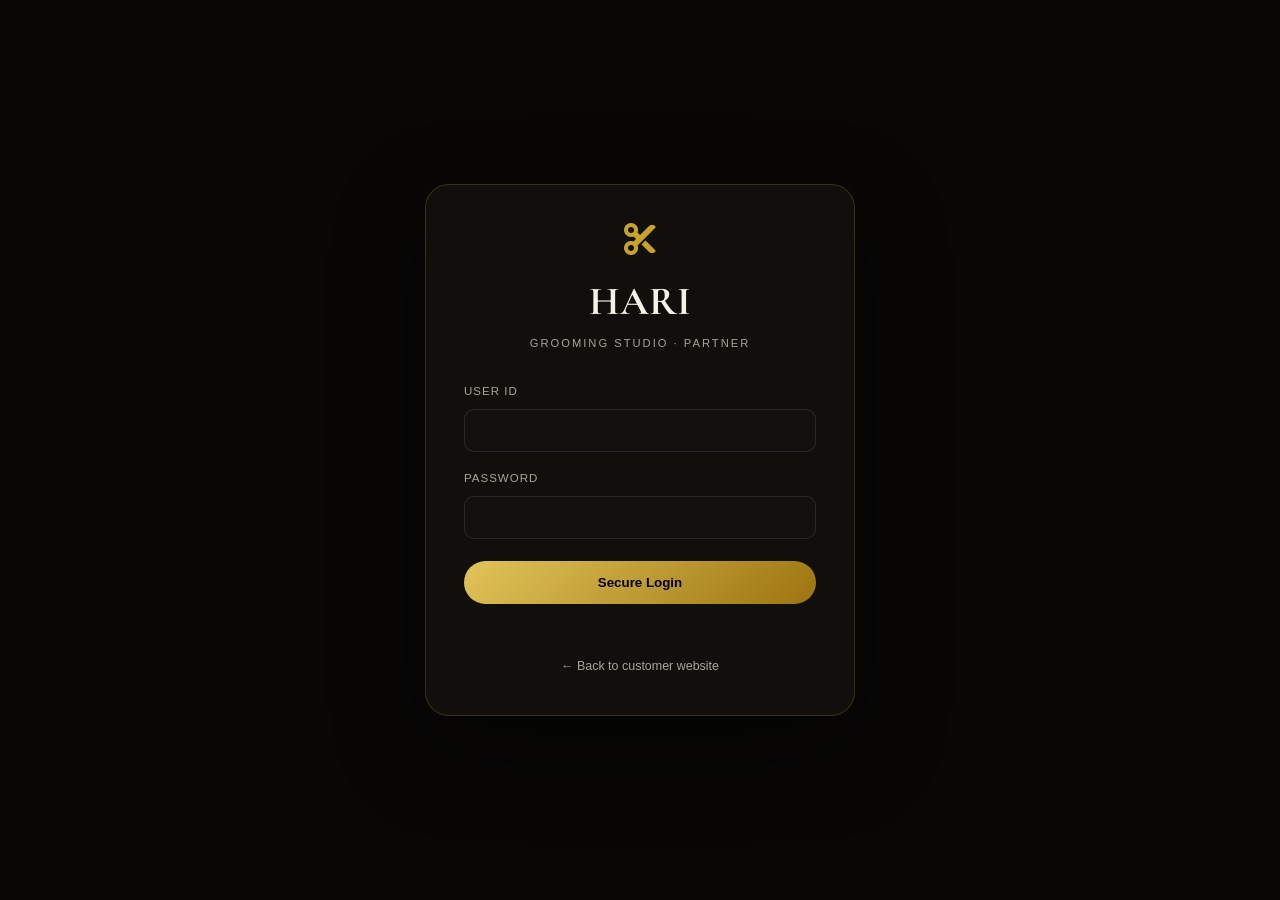
==== commit 3d4463f8: "Add files via upload" ====
--- a/partner-login.html
+++ b/partner-login.html
@@ -3,59 +3,52 @@
 <head>
 <meta charset="UTF-8">
 <meta name="viewport" content="width=device-width, initial-scale=1.0">
-<title>Studio Partner Login | HARI GROOMING STUDIO</title>
-<meta name="description" content="HARI GROOMING STUDIO partner portal login.">
+<title>Studio Partner Login | HARI Grooming Studio</title>
 <link rel="preconnect" href="https://fonts.googleapis.com">
 <link rel="preconnect" href="https://fonts.gstatic.com" crossorigin>
-<link href="https://fonts.googleapis.com/css2?family=Bebas+Neue&family=Oswald:wght@400;500;600;700&family=Jost:wght@300;400;500;600&display=swap" rel="stylesheet">
-<link rel="stylesheet" href="https://cdnjs.cloudflare.com/ajax/libs/font-awesome/6.5.1/css/all.min.css">
+<link href="https://fonts.googleapis.com/css2?family=Cormorant+Garamond:wght@500;600;700&family=Montserrat:wght@400;500;600&display=swap" rel="stylesheet">
 <link rel="stylesheet" href="style.css">
 <style>
-body{min-height:100svh;display:grid;place-items:center;background:#080807;overflow:hidden}
-.login-bg{position:fixed;inset:0;pointer-events:none;background:radial-gradient(circle at 50% 35%,rgba(201,162,39,.13),transparent 34%),radial-gradient(circle at 15% 90%,rgba(201,162,39,.05),transparent 30%)}
-.login-orbit{position:absolute;width:520px;height:520px;border:1px solid rgba(201,162,39,.12);border-radius:50%;left:50%;top:50%;transform:translate(-50%,-50%);animation:orbit 18s linear infinite}
-.login-orbit:before{content:'';position:absolute;width:7px;height:7px;background:#e9cd6f;border-radius:50%;top:10%;left:16%;box-shadow:0 0 18px #c9a227}
-@keyframes orbit{to{transform:translate(-50%,-50%) rotate(360deg)}}
-.login-wrap{position:relative;width:min(440px,calc(100% - 32px));z-index:2}
-.login-card{background:rgba(22,21,19,.88);border:1px solid rgba(201,162,39,.25);border-radius:28px;padding:42px;box-shadow:0 30px 90px rgba(0,0,0,.65);backdrop-filter:blur(20px);animation:loginIn .75s cubic-bezier(.22,1,.36,1)}
-@keyframes loginIn{from{opacity:0;transform:translateY(24px) scale(.97);filter:blur(5px)}to{opacity:1;transform:none;filter:none}}
-.login-brand{text-align:center;margin-bottom:32px}.login-mark{width:62px;height:62px;border:1px solid #c9a227;border-radius:50%;display:grid;place-items:center;color:#e9cd6f;font-size:1.4rem;margin:0 auto 16px;animation:markFloat 3s ease-in-out infinite}
-@keyframes markFloat{50%{transform:translateY(-5px) rotate(-8deg);box-shadow:0 12px 30px rgba(201,162,39,.18)}}
-.login-brand h1{font-family:'Oswald',sans-serif;text-transform:uppercase;letter-spacing:2px;font-size:1.35rem}.login-brand p{color:#c9a227;text-transform:uppercase;letter-spacing:3px;font-size:.65rem;margin-top:5px}
-.login-security{display:flex;align-items:center;justify-content:center;gap:7px;color:#8f8b82;font-size:.72rem;margin-top:12px}
-.login-form{display:grid;gap:17px}.login-field label{display:block;font-family:'Oswald',sans-serif;text-transform:uppercase;letter-spacing:1px;font-size:.72rem;color:#a8a49b;margin-bottom:7px}
-.login-field input{width:100%;background:#1c1a17;border:1px solid rgba(201,162,39,.18);color:#f4f2ec;border-radius:12px;padding:14px 15px;outline:none;transition:.3s}.login-field input:focus{border-color:#c9a227;box-shadow:0 0 0 4px rgba(201,162,39,.07)}
-.password-wrap{position:relative}.password-wrap input{padding-right:46px}.password-toggle{position:absolute;right:12px;top:50%;transform:translateY(-50%);color:#8f8b82}
-.login-btn{width:100%;margin-top:5px}.login-error{min-height:18px;text-align:center;color:#d3564f;font-size:.78rem}.login-note{margin-top:20px;text-align:center;color:#706c63;font-size:.7rem;line-height:1.5}
-.back-site{display:block;text-align:center;margin-top:18px;color:#a8a49b;font-size:.78rem;transition:.3s}.back-site:hover{color:#e9cd6f}
-@media(max-width:520px){.login-card{padding:30px 22px}.login-orbit{width:390px;height:390px}}
+body{min-height:100vh;display:grid;place-items:center;background:#080706;color:#f5f1e8}
+.partner-login-wrap{width:min(430px,92vw);padding:38px;border:1px solid rgba(201,162,39,.22);border-radius:24px;background:rgba(20,18,14,.82);box-shadow:0 30px 90px rgba(0,0,0,.45)}
+.partner-login-brand{text-align:center;margin-bottom:30px}.partner-login-brand i{color:#c9a227;font-size:2rem}.partner-login-brand h1{font-family:'Cormorant Garamond',serif;font-size:2.5rem;margin:8px 0 0}.partner-login-brand p{font-size:.7rem;letter-spacing:2px;color:#a9a29a;text-transform:uppercase}
+.partner-login-wrap label{display:block;font-size:.72rem;text-transform:uppercase;letter-spacing:1px;color:#aaa39a;margin:17px 0 8px}
+.partner-login-wrap input{width:100%;padding:13px 14px;border-radius:10px;border:1px solid rgba(255,255,255,.1);background:#11100e;color:#fff;outline:none}
+.partner-login-wrap input:focus{border-color:#c9a227;box-shadow:0 0 0 3px rgba(201,162,39,.08)}
+.partner-login-btn{width:100%;margin-top:22px;padding:14px;border:0;border-radius:999px;background:linear-gradient(135deg,#e1c45a,#9c7410);font-weight:700;cursor:pointer}
+.partner-login-error{min-height:18px;color:#d65a52;font-size:.75rem;text-align:center;margin-top:12px}
+.partner-back{display:block;text-align:center;margin-top:22px;color:#aaa39a;font-size:.78rem}.partner-back:hover{color:#e1c45a}
 </style>
-</head>
+<link rel="stylesheet" href="https://cdnjs.cloudflare.com/ajax/libs/font-awesome/6.5.2/css/all.min.css"></head>
 <body>
-<div class="login-bg"><div class="login-orbit"></div></div>
-<main class="login-wrap">
-<section class="login-card">
-<div class="login-brand">
-<div class="login-mark"><i class="fa-solid fa-scissors"></i></div>
-<h1>HARI GROOMING STUDIO</h1><p>Studio Partner Portal</p>
-<div class="login-security"><i class="fa-solid fa-shield-halved"></i> Authorized studio access</div>
-</div>
-<form class="login-form" id="partnerLoginForm">
-<div class="login-field"><label for="partnerEmail">Email / Username</label><input id="partnerEmail" type="text" autocomplete="username" placeholder="Enter your partner ID" required></div>
-<div class="login-field"><label for="partnerPassword">Password</label><div class="password-wrap"><input id="partnerPassword" type="password" autocomplete="current-password" placeholder="Enter your password" required><button type="button" class="password-toggle" id="togglePassword" aria-label="Show password"><i class="fa-solid fa-eye"></i></button></div></div>
-<div class="login-error" id="loginError"></div>
-<button class="btn btn-gold login-btn" type="submit"><i class="fa-solid fa-lock"></i> Login to Partner Portal</button>
-</form>
-<p class="login-note">Demo frontend authentication only. For production, use server-side authentication, hashed passwords and protected APIs.</p>
-<a href="index.html" class="back-site"><i class="fa-solid fa-arrow-left"></i> Back to Customer Site</a>
-</section>
+<main class="partner-login-wrap">
+  <div class="partner-login-brand">
+    <i class="fa-solid fa-scissors"></i>
+    <h1>HARI</h1>
+    <p>Grooming Studio · Partner</p>
+  </div>
+  <form id="partnerLoginForm">
+    <label for="partnerUser">User ID</label>
+    <input id="partnerUser" autocomplete="username" required>
+    <label for="partnerPass">Password</label>
+    <input id="partnerPass" type="password" autocomplete="current-password" required>
+    <button class="partner-login-btn" type="submit">Secure Login</button>
+    <div class="partner-login-error" id="partnerLoginError"></div>
+  </form>
+  <a class="partner-back" href="index.html">← Back to customer website</a>
 </main>
 <script>
-const form=document.getElementById('partnerLoginForm'),email=document.getElementById('partnerEmail'),password=document.getElementById('partnerPassword'),error=document.getElementById('loginError');
-document.getElementById('togglePassword').addEventListener('click',()=>{password.type=password.type==='password'?'text':'password'});
-form.addEventListener('submit',e=>{e.preventDefault();error.textContent='';const user=email.value.trim(),pass=password.value;
-if((user==='partner'||user==='admin@harigroomingstudio.com')&&pass==='HGS@2026'){sessionStorage.setItem('hgs_partner_authenticated','true');window.location.href='index.html#partner'}
-else{error.textContent='Invalid partner ID or password.';password.value='';document.querySelector('.login-card').animate([{transform:'translateX(-5px)'},{transform:'translateX(5px)'},{transform:'translateX(0)'}],{duration:260})}});
+document.getElementById('partnerLoginForm').addEventListener('submit',function(e){
+  e.preventDefault();
+  const u=document.getElementById('partnerUser').value.trim();
+  const p=document.getElementById('partnerPass').value;
+  if(u==='partner' && p==='HGS@2026'){
+    sessionStorage.setItem('hgsPartnerAuth','1');
+    window.location.href='partner-dashboard.html';
+  } else {
+    document.getElementById('partnerLoginError').textContent='Invalid User ID or Password.';
+  }
+});
 </script>
 </body>
-</html>
+</html>
--- a/style.css
+++ b/style.css
@@ -610,3 +610,218 @@
 @keyframes partnerCardIn{from{opacity:0;transform:translateY(14px)}to{opacity:1;transform:translateY(0)}}
 .partner-tab.active{box-shadow:inset 3px 0 0 var(--gold-light),0 8px 22px rgba(201,162,39,.06)}
 @media (prefers-reduced-motion:reduce){.hero::after,.hero-glow,.success-stage.cutting .success-scissors,.success-stage.cutting::before,.success-stage.cutting::after{animation:none!important}}
+
+
+/* =========================================================
+   CUSTOMER-ONLY PREMIUM STRUCTURE
+   ========================================================= */
+body.customer-site {
+  overflow-x: hidden;
+}
+
+.customer-site .site-header {
+  backdrop-filter: blur(18px);
+  -webkit-backdrop-filter: blur(18px);
+}
+
+.customer-site .nav-cta {
+  box-shadow: 0 8px 28px rgba(201,162,39,.14);
+}
+
+.customer-site .service-card,
+.customer-site .barber-card,
+.customer-site .gallery-item,
+.customer-site .testimonial-card,
+.customer-site .booking-card,
+.customer-site .contact-card {
+  will-change: transform;
+}
+
+.customer-site .service-card:hover,
+.customer-site .barber-card:hover {
+  transform: translateY(-7px);
+  box-shadow: 0 18px 45px rgba(0,0,0,.24), 0 0 28px rgba(201,162,39,.06);
+}
+
+.customer-site .section-title {
+  text-wrap: balance;
+}
+
+.partner-login-link {
+  display: inline-flex;
+  align-items: center;
+  gap: 8px;
+  font-size: .78rem !important;
+  opacity: .72;
+  transition: opacity .25s ease, color .25s ease, transform .25s ease;
+}
+
+.partner-login-link:hover {
+  opacity: 1;
+  transform: translateX(3px);
+}
+
+@media (max-width: 720px) {
+  .customer-site .hero-actions {
+    gap: 10px;
+  }
+  .customer-site .hero-actions .btn {
+    width: 100%;
+  }
+}
+
+
+/* =========================================================
+   PREMIUM 3D MOTION LAYER
+   ========================================================= */
+.customer-site {
+  perspective: 1400px;
+}
+
+.customer-site .hero-content,
+.customer-site .hero-media {
+  transform-style: preserve-3d;
+}
+
+.customer-site .hero-content {
+  animation: hero3DIn 1.15s cubic-bezier(.2,.8,.2,1) both;
+}
+
+.customer-site .hero-media {
+  transform: translateZ(20px);
+  animation: heroMedia3D 1.35s cubic-bezier(.2,.8,.2,1) both;
+}
+
+@keyframes hero3DIn {
+  0% { opacity:0; transform: translate3d(-35px,25px,-100px) rotateY(9deg) rotateX(3deg); }
+  100% { opacity:1; transform: translate3d(0,0,0) rotateY(0) rotateX(0); }
+}
+@keyframes heroMedia3D {
+  0% { opacity:0; transform: translate3d(45px,20px,-120px) rotateY(-12deg) rotateX(5deg) scale(.94); }
+  100% { opacity:1; transform: translate3d(0,0,20px) rotateY(0) rotateX(0) scale(1); }
+}
+
+.customer-site .service-card,
+.customer-site .barber-card,
+.customer-site .testimonial-card,
+.customer-site .booking-card,
+.customer-site .contact-card {
+  transform-style: preserve-3d;
+  transition: transform .45s cubic-bezier(.2,.8,.2,1),
+              box-shadow .45s ease,
+              border-color .35s ease;
+}
+
+.customer-site .service-card:hover,
+.customer-site .barber-card:hover,
+.customer-site .testimonial-card:hover,
+.customer-site .booking-card:hover {
+  transform: translateY(-8px) rotateX(3deg) rotateY(-3deg) translateZ(12px);
+  box-shadow:
+    0 25px 55px rgba(0,0,0,.34),
+    0 0 32px rgba(201,162,39,.10);
+}
+
+.customer-site .service-icon,
+.customer-site .barber-card img,
+.customer-site .contact-card i {
+  transform: translateZ(22px);
+}
+
+.customer-site .btn {
+  transform-style: preserve-3d;
+  transition: transform .25s ease, box-shadow .25s ease;
+}
+.customer-site .btn:hover {
+  transform: translateY(-3px) translateZ(8px);
+  box-shadow: 0 14px 30px rgba(201,162,39,.18);
+}
+
+/* 3D floating gold orbs */
+.customer-site .hero::before,
+.customer-site .hero::after {
+  content:"";
+  position:absolute;
+  border-radius:50%;
+  pointer-events:none;
+  transform-style:preserve-3d;
+  filter:blur(.2px);
+}
+.customer-site .hero::before {
+  width:90px;height:90px;right:8%;top:20%;
+  border:1px solid rgba(225,196,90,.24);
+  box-shadow: inset 0 0 25px rgba(225,196,90,.08), 0 0 35px rgba(201,162,39,.07);
+  animation: orbFloatA 6s ease-in-out infinite;
+}
+.customer-site .hero::after {
+  width:34px;height:34px;left:9%;bottom:17%;
+  background:radial-gradient(circle at 35% 30%,rgba(255,236,151,.75),rgba(201,162,39,.08) 55%,transparent 70%);
+  animation: orbFloatB 4.5s ease-in-out infinite;
+}
+@keyframes orbFloatA {
+  0%,100% { transform:translate3d(0,0,35px) rotateX(0) rotateY(0); }
+  50% { transform:translate3d(-22px,-28px,95px) rotateX(25deg) rotateY(40deg); }
+}
+@keyframes orbFloatB {
+  0%,100% { transform:translate3d(0,0,20px); }
+  50% { transform:translate3d(25px,-18px,65px) scale(1.18); }
+}
+
+/* 3D booking success scene */
+.success-overlay {
+  perspective: 1200px;
+}
+.success-stage {
+  transform-style: preserve-3d;
+}
+.success-scissors {
+  transform-style: preserve-3d;
+  filter: drop-shadow(0 16px 28px rgba(201,162,39,.22));
+}
+.success-scissors i {
+  display:block;
+  animation: scissors3D 1.05s cubic-bezier(.2,.8,.2,1) infinite;
+  transform-origin: 50% 50%;
+}
+@keyframes scissors3D {
+  0% { transform: rotateZ(-18deg) rotateY(-25deg) rotateX(8deg) translateZ(0); }
+  35% { transform: rotateZ(18deg) rotateY(25deg) rotateX(-8deg) translateZ(30px) scale(1.12); }
+  52% { transform: rotateZ(-12deg) rotateY(-18deg) rotateX(6deg) translateZ(15px) scale(1.02); }
+  100% { transform: rotateZ(-18deg) rotateY(-25deg) rotateX(8deg) translateZ(0); }
+}
+
+.success-check.show {
+  transform-style: preserve-3d;
+  animation: check3D .8s cubic-bezier(.2,.9,.2,1) both;
+}
+@keyframes check3D {
+  0% { opacity:0; transform:scale(.35) rotateX(65deg) rotateY(-40deg) translateZ(-100px); }
+  65% { opacity:1; transform:scale(1.12) rotateX(-8deg) rotateY(10deg) translateZ(30px); }
+  100% { opacity:1; transform:scale(1) rotateX(0) rotateY(0) translateZ(0); }
+}
+
+/* 3D slot selection */
+.customer-site .slot-grid .time-slot,
+.customer-site .slot-grid button {
+  transform-style: preserve-3d;
+  transition: transform .3s ease, box-shadow .3s ease, background .3s ease;
+}
+.customer-site .slot-grid .time-slot:hover,
+.customer-site .slot-grid button:hover {
+  transform: translateY(-4px) rotateX(6deg) translateZ(8px);
+}
+.customer-site .slot-grid .selected,
+.customer-site .slot-grid .active {
+  transform: translateY(-3px) rotateX(-3deg) translateZ(12px);
+  box-shadow: 0 12px 28px rgba(201,162,39,.18);
+}
+
+@media (prefers-reduced-motion: reduce) {
+  .customer-site .hero-content,
+  .customer-site .hero-media,
+  .customer-site .hero::before,
+  .customer-site .hero::after,
+  .success-scissors i {
+    animation: none !important;
+  }
+}
